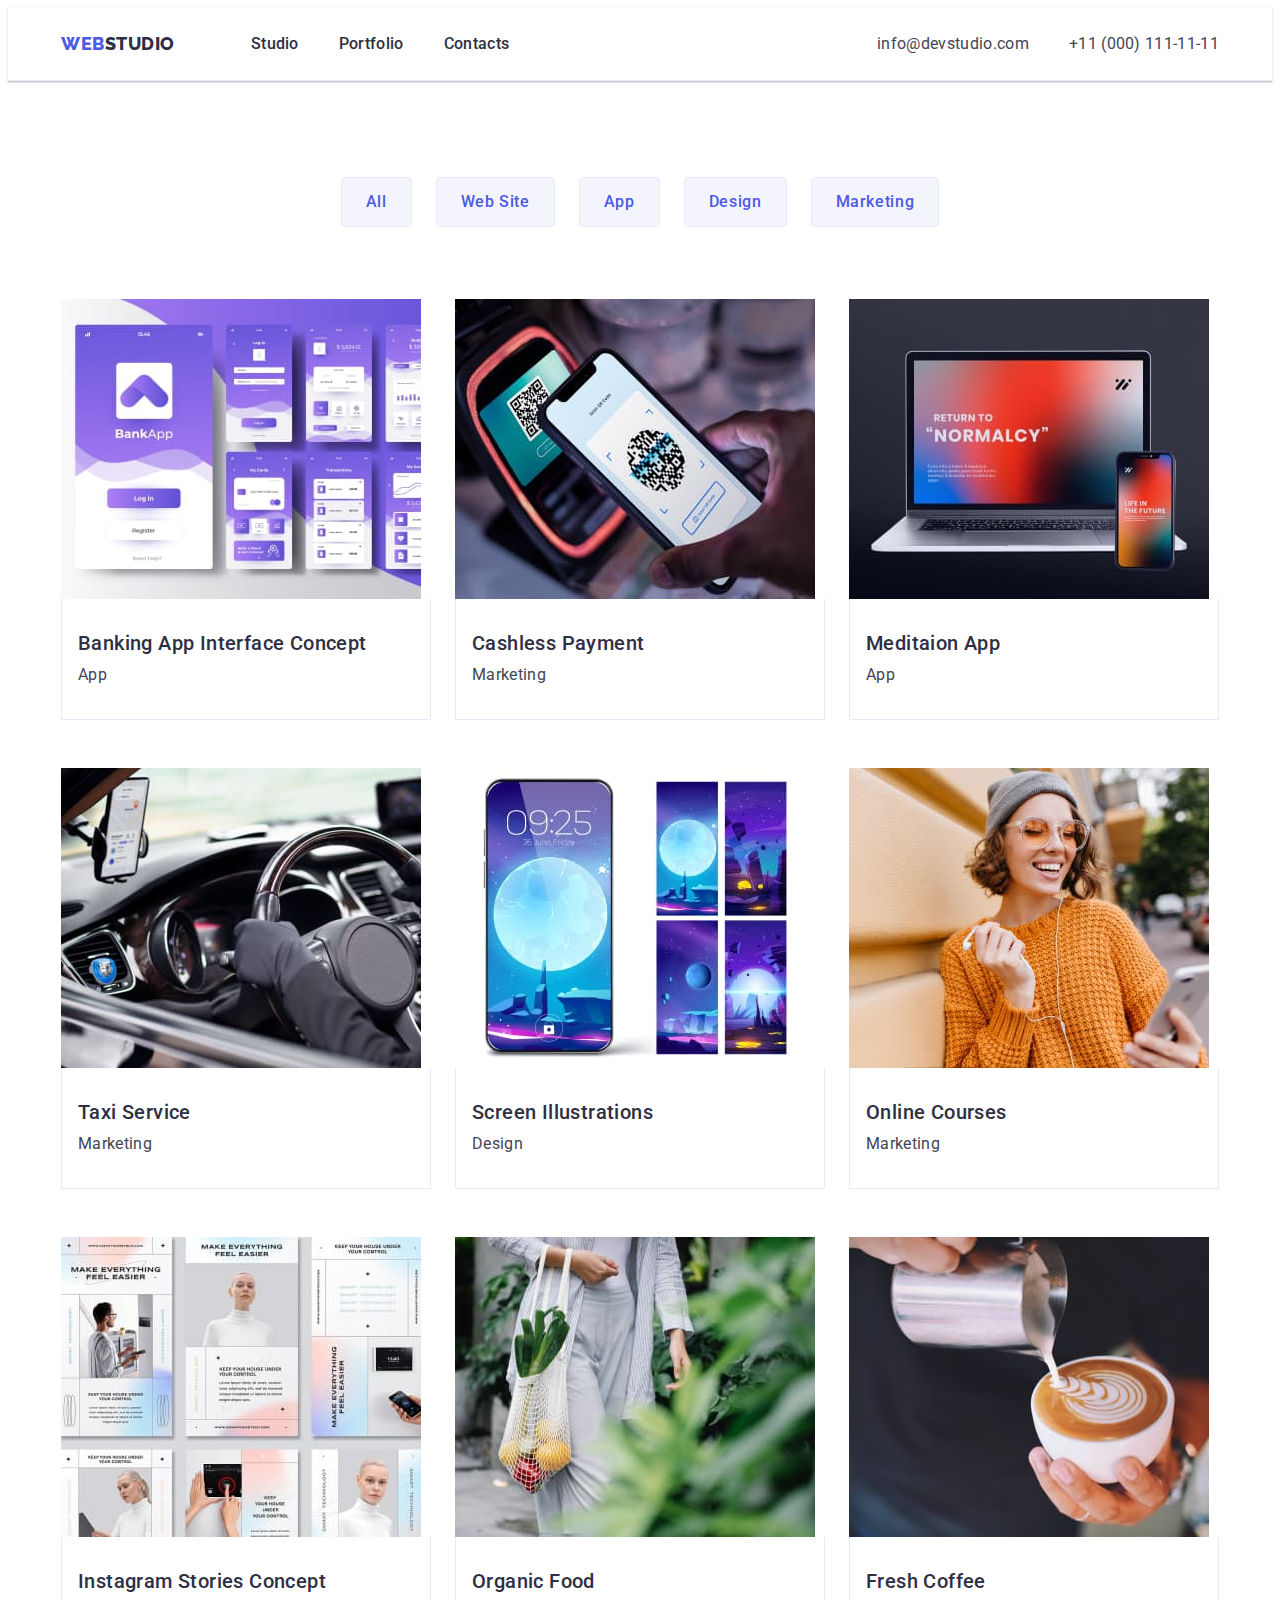
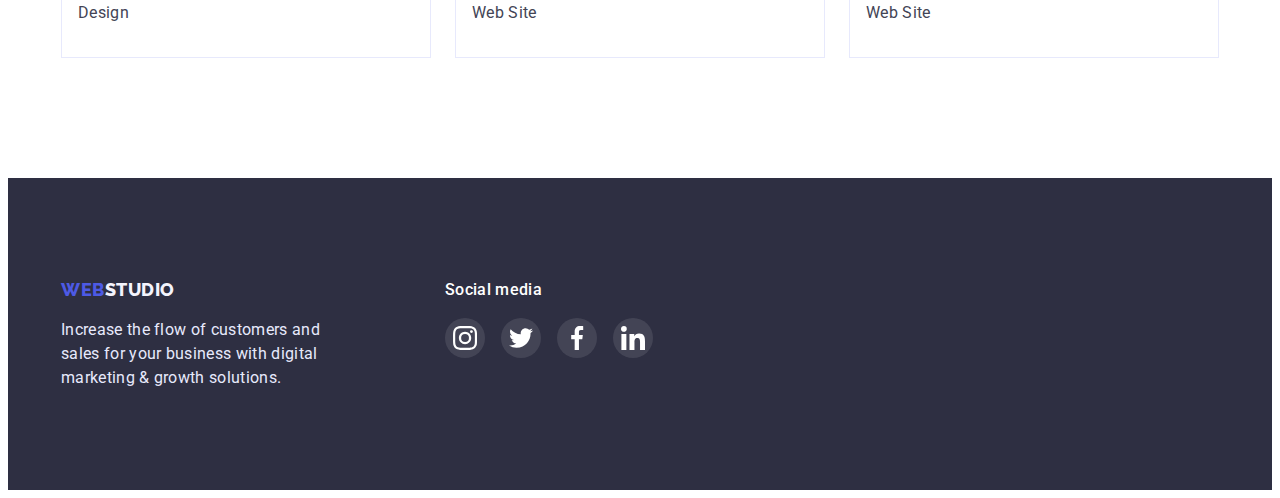
==== portfolio.html @ 2ea3407f "Initial commit" ====
<!DOCTYPE html>
<html lang="en">

<head>
    <meta charset="UTF-8">
    <meta http-equiv="X-UA-Compatible" content="IE=edge">
    <meta name="viewport" content="width=device-width, initial-scale=1.0">
    <title>Portfolio</title>

    <!--fonts-->
    <link rel="preconnect" href="https://fonts.googleapis.com">
    <link rel="preconnect" href="https://fonts.gstatic.com" crossorigin>
    <link
        href="https://fonts.googleapis.com/css2?family=Raleway:wght@800&family=Roboto:wght@400;500;700;900&display=swap"
        rel="stylesheet">
    <link rel="stylesheet" href="https://cdnjs.cloudflare.com/ajax/libs/modern-normalize/1.1.0/modern-normalize.min.css"
        integrity="sha512-wpPYUAdjBVSE4KJnH1VR1HeZfpl1ub8YT/NKx4PuQ5NmX2tKuGu6U/JRp5y+Y8XG2tV+wKQpNHVUX03MfMFn9Q=="
        crossorigin="anonymous" referrerpolicy="no-referrer" />
        <!--styles-->
    <link rel="stylesheet" href="./css/styles.css">


</head>

<body>
    <header class="header">
        <div class="container container-nav">
            <nav class="header-nav">
                <a class="logo-link" href="./index.html"> Web<span class="logo-span">Studio</span></a>
                <ul class="header-menu">
                    <li><a class="header-link" href="./index.html">Studio</a></li>
                    <li><a class="header-link" href="./portfolio.html">Portfolio</a></li>
                    <li><a class="header-link" href="">Contacts</a></li>
                </ul>
            </nav>
            <address>
                <ul class="header-menu">
                    <li><a class="address-link" href="mailto:info@devstudio.com">info@devstudio.com</a></li>
                    <li><a class="address-link" href="tel:+110001111111">+11 (000) 111-11-11</a></li>
                </ul>
            </address>
        </div>
    </header>

    <main>
        <section class="section-portfolio">
            <div class="container">
            <h1 class="visually-hidden">Portfolio work</h1>
<ul class="ul-button">
    <li><button class="portfolio-button" type="button">All</button></li>
    <li><button class="portfolio-button">Web Site</button></li>
    <li><button class="portfolio-button">App</button></li>
    <li><button class="portfolio-button">Design</button></li>
    <li><button class="portfolio-button">Marketing</button></li>
</ul>
<ul class="ul-portfolio-card">
    <li class="li-card">
        <a class="card" href="#">
        <img src="./images/portfolio1.jpg" alt="banking" width="360" height="300">
        <div class="project-branch">
        <h3 class="name-project">Banking App Interface Concept</h3>
            <p class="branch">App</p>
        </div>
        </a>
    </li>
<li class="li-card">
    <a class="card" href="#">
    <img class="img-portfolio" src="./images/portfolio2.jpg" alt="payment" width="360" height="300">
    <div class="project-branch">
    <h3 class="name-project">Cashless Payment</h3>
    <p class="branch">Marketing</p>
    </div>
    </a>
</li>
<li class="li-card">
    <a class="card" href="#">
    <img src="./images/portfolio3.jpg" alt="meditaion" width="360" height="300">
    <div class="project-branch">
    <h3 class="name-project">Meditaion App</h3>
    <p class="branch">App</p>
    </div>
    </a>
</li>
 <li class="li-card">
    <a class="card" href="#">
     <img src="./images/portfolio4.jpg" alt="taxi" width="360" height="300">
    <div class="project-branch">
    <h3 class="name-project">Taxi Service</h3>
    <p class="branch">Marketing</p>
    </div>
    </a>
</li>
<li class="li-card">
    <a class="card" href="#">
    <img src="./images/portfolio5.jpg" alt="screen" width="360" height="300">
    <div class="project-branch">
    <h3 class="name-project">Screen Illustrations</h3>
    <p class="branch">Design</p>
    </div>
    </a>
</li>
<li class="li-card">
    <a class="card" href="#">
    <img src="./images/portfolio6.jpg" alt="courses" width="360" height="300">
    <div class="project-branch">
    <h3 class="name-project">Online Courses</h3>
    <p class="branch">Marketing</p>
    </div>
    </a>
</li>
<li class="li-card">
    <a class="card" href="#">
     <img src="./images/portfolio7.jpg" alt="instastories" width="360" height="300">
    <div class="project-branch">
     <h3 class="name-project">Instagram Stories Concept</h3>
    <p class="branch">Design</p>
    </div>
    </a>
</li>
<li class="li-card">
    <a class="card" href="#">
    <img src="./images/portfolio8.jpg" alt="organic food" width="360" height="300">
    <div class="project-branch">
    <h3 class="name-project">Organic Food</h3>
    <p class="branch">Web Site</p>
    </div>
    </a>
 </li>
<li class="li-card">
    <a class="card" href="#">
    <img src="./images/portfolio9.jpg" alt="coffee" width="360" height="300">
    <div class="project-branch">
    <h3 class="name-project">Fresh Coffee</h3>
    <p class="branch">Web Site</p>
    </div>
    </a>
</li>
    </ul>
</div>
</section>

    </main>

<footer class="footer">
    <div class="container fotter-flex">
        <div class="">
            <a class="footer-logo-link" href="./index.html"> Web<span class="span-logo-footer">Studio</span></a>
            <p class="text-footer">Increase the flow of customers and sales for your business with digital marketing &
                growth solutions.</p>
        </div>
        <div class="foter-social">
            <p class="footer-socialtext">Social media</p>
            <ul class="footer-social-list">
                <li class="footer-social-item">
                    <a class="footer-social-link" href="#">
                        <svg class="footer-social-icon">
                            <use href="./images/icons.svg#icon-instagram"></use>
                        </svg>
                    </a>
                </li>
                <li class="footer-social-item">
                    <a class="footer-social-link" href="#">
                        <svg class="footer-social-icon">
                            <use href="./images/icons.svg#icon-twitter"></use>
                        </svg>
                    </a>
                </li>
                <li class="footer-social-item">
                    <a class="footer-social-link" href="#">
                        <svg class="footer-social-icon">
                            <use href="./images/icons.svg#icon-facebook"></use>
                        </svg>
                    </a>
                </li>
                <li class="footer-social-item">
                    <a class="footer-social-link" href="#">
                        <svg class="footer-social-icon">
                            <use href="./images/icons.svg#icon-linkedin"></use>
                        </svg>
                    </a>
                </li>
            </ul>
        </div>
    </div>

</footer>
</body>

</html>
---- css/styles.css ----
html {
box-sizing: border-box;
 }


 :root {
   --color-primary: #434455;
   --color-white: #ffffff;
   --color-navyblue: #2E2F42;
   --color-iris: #4D5AE5;
   --color-ocean: #404BBF;
   --color-cloud: #F4F4FD;
   --color-conflover: #E7E9FC;
   --color-lightslate: #8E8F99;
   --color-green: #31D0AA;

 }
 
 body{
    color: var(--color-primary);
    background-color: var(--color-white);
    font-family: 'Roboto', sans-serif;
    font-size: 16px;  
 }
 img {
   display: block;
   max-width: 100%;
   height: auto;
}
ul {
   list-style-type: none;
   padding: 0;
   margin: 0;
}
h1 h2 h3 h4 {
   margin: 0;
   padding: 0;
}
.container{
   width: 100%;
   max-width: 1158px;
   margin: 0 auto;
   padding-left: 15px;
   padding-right: 15px ;
}
.container-nav {
   display: flex;
   align-items: center;
   justify-content: space-around;
}
.header-nav {
   display: flex;
   align-items: center;
   flex-grow: 1;
} 
.header { 
   color: var(--color-navyblue);
   border-bottom: 1px solid var(--color-conflover);
   box-shadow: 0px 1px 6px 0px rgba(46, 47, 66, 0.08), 
               0px 1px 1px 0px rgba(46, 47, 66, 0.16), 
               0px 2px 1px 0px rgba(46, 47, 66, 0.08);
 }

.logo-link {
   display: block;
   margin-right: 76px;
   padding-top: 24px;
   padding-bottom: 24px;
   color: var(--color-iris);
   font-family: Raleway, sans-serif; 
   font-size: 18px;
   font-weight: 800;
   line-height: 1.33;
   letter-spacing: 0.03em;
   text-decoration: none;
   text-transform: uppercase;  
  }
.logo-link .logo-span:focus {
   color: var(--color-ocean);
}

.logo-span{
   color: var(--color-navyblue);
 }
 .header-menu {
   display: flex;
   gap: 40px;
   list-style-type: none;
   padding: 0;
   margin-top: 0;
   margin-bottom: 0;
 }
.header-link {
   display: block;
   padding-top: 24px;
   padding-bottom: 24px;
   color: var(--color-navyblue);
   font-weight: 500;
   line-height: 1.5;
   letter-spacing: 0.02em;   
   text-decoration: none;
 }
.header-link:hover, .header-link:focus {
   color: var(--color-ocean);
}

.address-link {
   display: block;
   padding-top: 24px;
   padding-bottom: 24px;
   color: var(--color-primary);
   line-height: 1.5;
   letter-spacing: 0.02em;
   text-decoration: none;
   font-style: normal;
    
 }
.address-link:hover, .address-link:focus {
   color: var(--color-ocean);
}

.section-one{
   padding-top: 188px;
   padding-bottom: 188px;
   background-color: var(--color-navyblue);
   text-align: center;
   max-width: 1440px;
   background-image: linear-gradient(rgba(46, 47, 66, 0.7), rgba(46, 47, 66, 0.7) ),
 url(../images/people-office\ 1\ \(1\).jpg);
   background-repeat: no-repeat;
   background-position: center;
   background-size: cover;
   margin: 0 auto;
}


.hero-title {
   margin: 0 auto;
   color: var(--color-white);
   font-size: 56px;
   font-weight: 700;
   line-height: 1.07;
   letter-spacing: 0.02em;
   max-width: 496px;
   text-align: center;
   
}


.button-main { 
   padding: 16px 32px;
   margin-top: 48px;
   border-radius: 4px;
   border: 0;
   min-width: 169px;
   
   color: var(--color-white);
   background-color: var(--color-iris);
   box-shadow: 0px 4px 4px 0px rgba(0, 0, 0, 0.15);
   font-family: 'Roboto', sans-serif;
   font-size: 16px;
   font-weight: 500;
   line-height: 1.5;
   letter-spacing: 0.04em;
   cursor: pointer;
}
.button-main:hover, .button-main:focus {
   background-color: var(--color-ocean);
   box-shadow: 0px 4px 4px 0px rgba(0, 0, 0, 0.15);
}

.section-two {
   padding: 120px 0;
}
.ul-section-two {
   display: flex;
   align-items: center;
   gap: 24px;
   list-style-type: none;
   padding: 0;
   margin: 0;
} 

.visually-hidden {
position: absolute;
   white-space: nowrap;
   width: 1px;
   height: 1px;
   overflow: hidden;
   border: 0;
   padding: 0;
   clip: rect(0 0 0 0);
   clip-path: inset(50%);
   margin: -1px;
}
.li-section-two {
 flex-basis: calc(100%/4);  
}
.box-icon-strategy {
   height: 112px;
background-color: var(--color-cloud);
border-radius: 4px;
margin-bottom: 8px;
display: flex;
   justify-content: center;
   align-items: center;
}
.icon-strategy {
   width: 64px;
   height: 64px;

}


.header-three {
margin-top: 0;
margin-bottom: 8px;

color: var(--color-navyblue);
font-size: 20px;
font-weight: 500;
line-height: 1.2;
letter-spacing: 0.02em;
}
.header-description {
   margin:0;
      font-size: 16px;
      line-height: 1.5;
      letter-spacing: 0.02em;
}
.section-three {
   padding-bottom: 120px;
}
.header-we-doing, .header-our-team, .header-customers {
   margin-top: 0;
   margin-bottom: 72px;
   
   color: var(--color-navyblue);
   font-size: 36px;
   font-weight: 700;
   line-height: 1.11;
   letter-spacing: 0.02em;
   text-align: center;
}

.section-four{
   padding-top: 120px;
   padding-bottom: 120px;
background-color: var(--color-cloud); 
}
.name-profesion {
   padding: 32px 16px;
}
.name {
   margin: 0;
   color: var(--color-navyblue);
      font-size: 20px;
      font-weight: 500;
      line-height: 1.2;
      letter-spacing: 0.02em;
      text-align: center;

}
.profesion{
   margin-top: 8px;
   margin-bottom: 0;
   color: var(--color-primary);
   line-height: 1.5;
   letter-spacing: 0.02em;
   text-align: center;
}

.desctibe-team {
   background-color: var(--color-white);
   margin: 0;
   border-radius: 0 0 4px 4px;
   box-shadow: 0px 2px 1px 0px rgba(46, 47, 66, 0.08), 
   0px 1px 1px 0px rgba(46, 47, 66, 0.16), 
   0px 1px 6px 0px rgba(46, 47, 66, 0.08);
}
.footer {
   padding-top: 100px ;
   padding-bottom: 100px;
   background-color: var(--color-navyblue);
}
.footer-logo-link {
   display: block;
   padding-top: 0;
   padding-bottom: 0;
   color: var(--color-iris);
   font-family: Raleway, sans-serif;
   font-size: 18px;
   font-weight: 800;
   line-height: 1.33;
   letter-spacing: 0.03em;
   text-decoration: none;
   text-transform: uppercase;
}
.span-logo-footer {
   color: var(--color-cloud);
}
.text-footer { 
margin-bottom: 0;
margin-top: 16px;
width: 264px;

   color: var(--color-conflover);
   font-size: 16px;
   line-height: 1.5;
   letter-spacing: 0.02em;
}

/*портфоліо*/
.section-portfolio {
   padding-top: 96px;
   padding-bottom: 120px;
}
.ul-button {
   display: flex;
   align-items: center;
   gap:24px;
   justify-content: center;
   list-style-type: none;
   padding: 0;
   margin: 0 0 72px 0;
}
.card {
   display: block;
   text-decoration: none;
}
.card:hover, .card:focus {
   box-shadow: 0px 2px 1px 0px rgba(46, 47, 66, 0.08),
      0px 1px 1px 0px rgba(46, 47, 66, 0.16),
      0px 1px 6px 0px rgba(46, 47, 66, 0.08);
}
.portfolio-button {
   padding: 12px 24px ;
   color: var(--color-iris);
   background-color: var(--color-cloud); 
      font-family: Roboto, sans-serif;
      font-size: 16px;
      font-weight: 500;
      line-height: 1.5;
      letter-spacing: 0.04em;
      cursor: pointer;
      border: 1px solid var(--color-conflover);
      border-radius: 4px;
}
.portfolio-button:hover, .portfolio-button:focus{
   color: var(--color-white);
   background-color: var(--color-ocean);
   border-color: transparent;
   box-shadow: 0px 2px 2px 0px rgba(0, 0, 0, 0.12),
               0px 2px 1px 0px rgba(0, 0, 0, 0.08), 
               0px 3px 1px 0px rgba(0, 0, 0, 0.1);
}
.ul-portfolio-card {
   display: flex;
   flex-wrap: wrap;
   row-gap: 48px;
   column-gap: 24px;
   align-items: center;
  
   padding: 0;
   margin: 0;
}
.project-branch {
   padding: 32px 16px;
   border-left: 1px solid var(--color-conflover);
   border-bottom: 1px solid var(--color-conflover);
   border-right: 1px solid var(--color-conflover);
}
.li-card {
flex-basis: calc((100% - 2*24px) / 3);
margin:0;
padding: 0;
list-style-type: none;
}
.img-portfolio {
   /*outline:  1px solid tomato;*/
}

.name-project{
   margin: 0;
   padding: 0;
   color: var(--color-navyblue);
   font-size: 20px;
   font-weight: 500;
   line-height: 1.2;
   letter-spacing: 0.02em;
}
.branch {
   margin: 8px 0 0 0 ;
   padding: 0;
   color: var(--color-primary);
   line-height: 1.5;
   letter-spacing: 0.02em;
}
/*icons*/
.social-list {
   display: flex;
   gap: 24px;
   justify-content: center;
   margin-top: 8px;
}
.social-item {
   width: 40px;
   height: 40px;
}
.social-link {
   display: flex;
   align-items: center;
   justify-content: center;
   width: 100%;
   height: 100% ;
   fill: var(--color-white);
   border-radius: 50%;
   background-color: var(--color-iris);
}
.social-icon {
   width: 16px;
   height: 16px;
   
}
.social-link:hover, .social-link:focus { 
  background-color: var(--color-ocean);
}
/*customers section*/
.section-five {
   padding-top: 130px;
   padding-bottom: 120px;
}
.customers-list {
   display: flex;
   gap: 24px;
   justify-content: center;
}
/*.customers-item {}*/

.customers-link:hover, .customers-link:focus {
  border-color: var(--color-ocean);
fill: var(--color-ocean);
}
.customers-image:hover {
   fill: var(--color-ocean);
}

.customers-link {
   display: flex;
   align-items: center;
   width: 100%;
   height: 100%;
   padding: 16px 32px;
   border: 1px solid var(--color-lightslate);
   border-radius: 4%;
   fill: var(--color-lightslate);
}
.customers-image {
   width: 104px;
   height: 56px;
}
.footer-socialtext{
   font-size: 16px;
   font-weight: 500;
   line-height: 1.5;
   letter-spacing: 0.02em;
   color: var(--color-white);
   text-align: left;
   margin-top: 0;
   margin-bottom: 16px;
}
/*footer social*/
.footer-social-list {
   display: flex;
   gap: 16px;
   justify-content: left;
   margin-top: 8px;
}

.footer-social-item {
   width: 40px;
   height: 40px;
}

.footer-social-link {
   display: flex;
   align-items: center;
   justify-content: center;
   width: 100%;
   height: 100%;
   fill: var(--color-white) ;
   border-radius: 50%;
   background-color: rgba(255, 255, 255, 0.1);
}

.footer-social-icon {
   width: 24px;
   height: 24px;

}

.footer-social-link:hover, .footer-social-link:focus {
   background-color: var(--color-green);
}
.footer-social{
   display: block;
   width: 208px;
   height: 80px;
}
.fotter-flex {
   display: flex;
   gap: 120px;
}
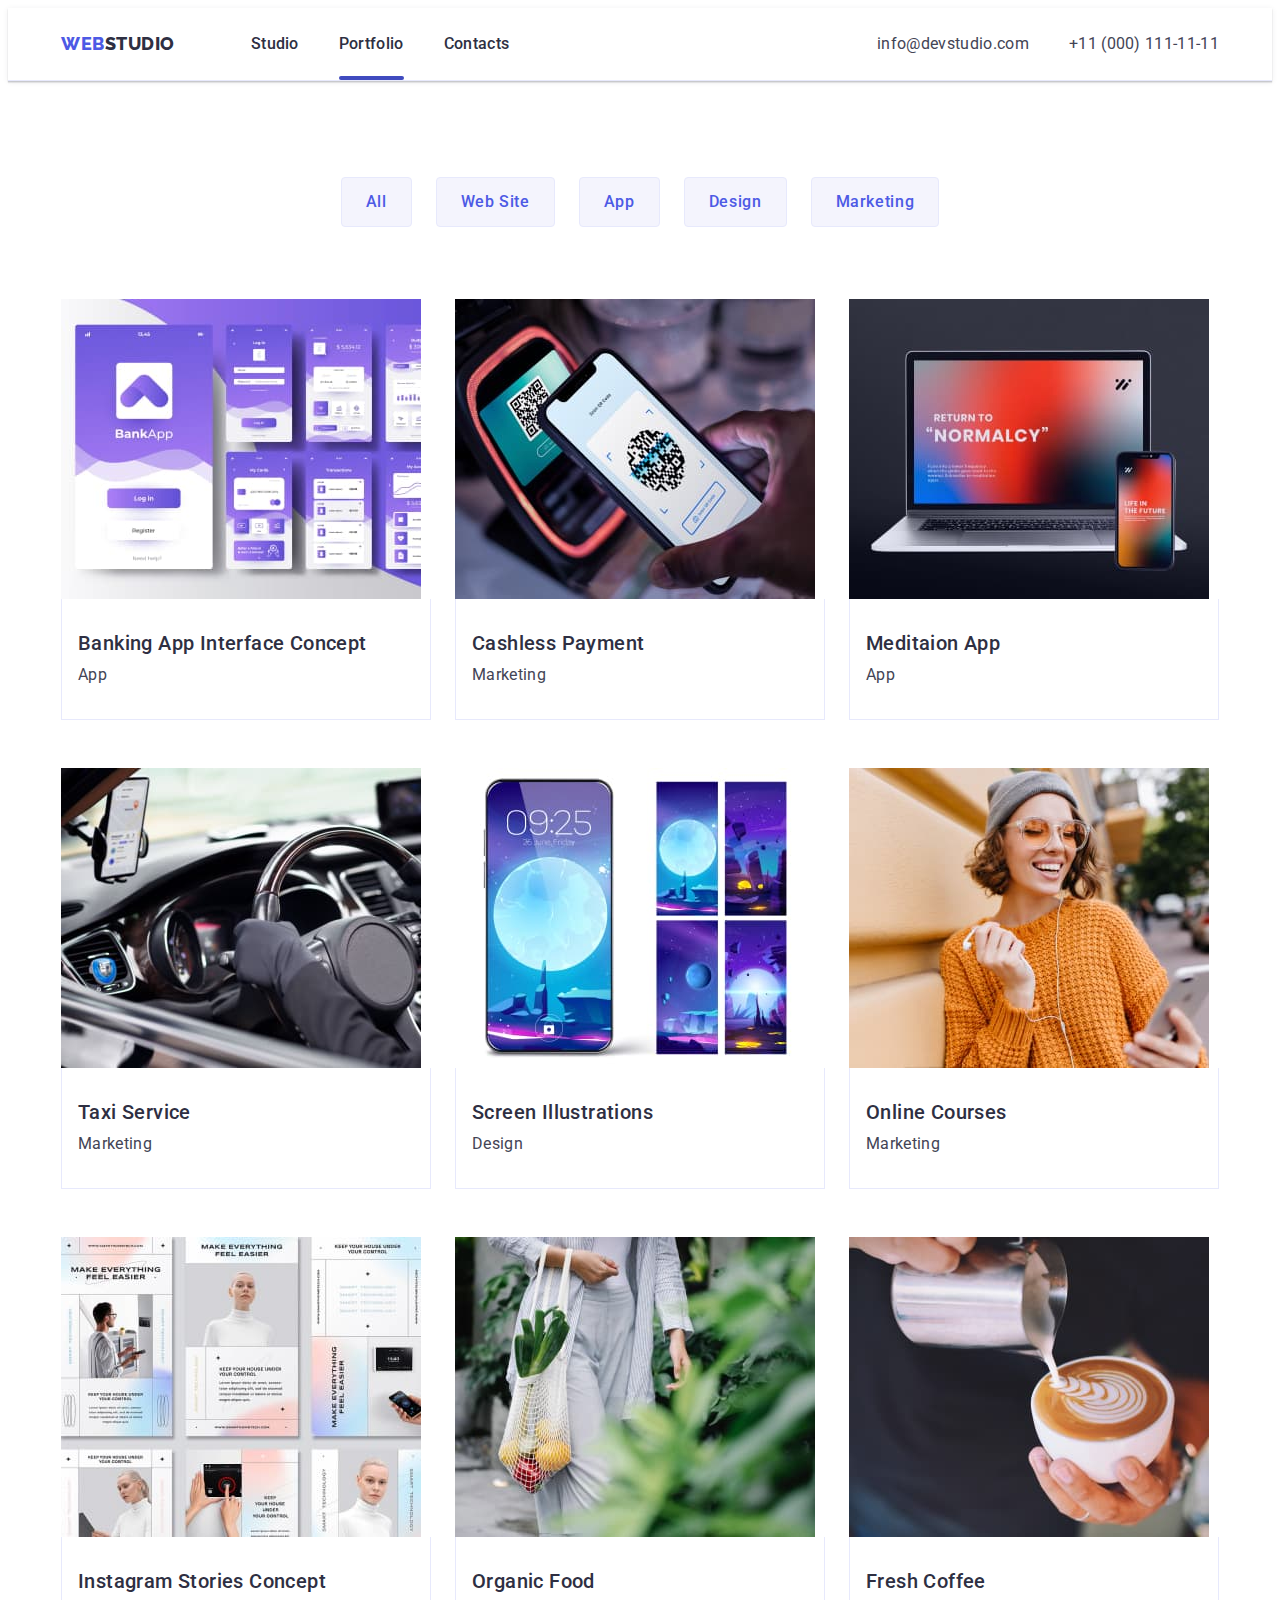
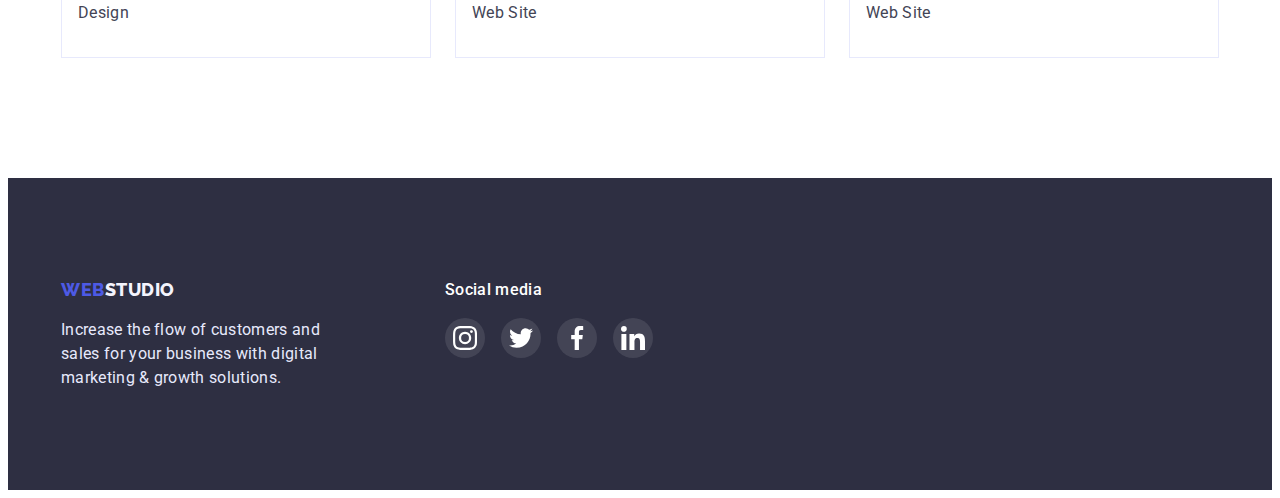
==== commit db2776ed: "apdate" ====
--- a/portfolio.html
+++ b/portfolio.html
@@ -28,8 +28,8 @@
             <nav class="header-nav">
                 <a class="logo-link" href="./index.html"> Web<span class="logo-span">Studio</span></a>
                 <ul class="header-menu">
-                    <li><a class="header-link" href="./index.html">Studio</a></li>
-                    <li><a class="header-link" href="./portfolio.html">Portfolio</a></li>
+                    <li><a class="header-link " href="./index.html">Studio</a></li>
+                    <li><a class="header-link curent" href="./portfolio.html">Portfolio</a></li>
                     <li><a class="header-link" href="">Contacts</a></li>
                 </ul>
             </nav>
@@ -56,7 +56,14 @@
 <ul class="ul-portfolio-card">
     <li class="li-card">
         <a class="card" href="#">
-        <img src="./images/portfolio1.jpg" alt="banking" width="360" height="300">
+            <div class="img-portfolio">
+        <img src="./images/portfolio1.jpg" alt="banking"  > <!--width="360" height="300"-->
+        
+        <div class="card-descrirtion"> 
+<p class="card-text">14 Stylish and User-Friendly App Design Concepts · Task Manager App · Calorie Tracker App · Exotic Fruit Ecommerce App ·
+Cloud Storage App</p>
+        </div>
+        </div>
         <div class="project-branch">
         <h3 class="name-project">Banking App Interface Concept</h3>
             <p class="branch">App</p>
@@ -65,7 +72,14 @@
     </li>
 <li class="li-card">
     <a class="card" href="#">
-    <img class="img-portfolio" src="./images/portfolio2.jpg" alt="payment" width="360" height="300">
+        <div class="img-portfolio">
+            <img class="img-portfolio" src="./images/portfolio2.jpg" alt="payment" width="360" height="300"> 
+            <div class="card-descrirtion">
+                <p class="card-text">14 Stylish and User-Friendly App Design Concepts · Task Manager App · Calorie Tracker App · Exotic
+                    Fruit Ecommerce App ·
+                    Cloud Storage App</p>
+            </div>
+        </div>
     <div class="project-branch">
     <h3 class="name-project">Cashless Payment</h3>
     <p class="branch">Marketing</p>
@@ -74,8 +88,15 @@
 </li>
 <li class="li-card">
     <a class="card" href="#">
-    <img src="./images/portfolio3.jpg" alt="meditaion" width="360" height="300">
-    <div class="project-branch">
+    <div class="img-portfolio">
+        <img src="./images/portfolio3.jpg" alt="meditaion" width="360" height="300">
+    <div class="card-descrirtion">
+        <p class="card-text">14 Stylish and User-Friendly App Design Concepts · Task Manager App · Calorie Tracker App · Exotic
+            Fruit Ecommerce App ·
+            Cloud Storage App</p>
+    </div>
+    </div>
+        <div class="project-branch">
     <h3 class="name-project">Meditaion App</h3>
     <p class="branch">App</p>
     </div>
@@ -83,7 +104,14 @@
 </li>
  <li class="li-card">
     <a class="card" href="#">
-     <img src="./images/portfolio4.jpg" alt="taxi" width="360" height="300">
+        <div class="img-portfolio">
+    <img src="./images/portfolio4.jpg" alt="taxi" width="360" height="300">
+    <div class="card-descrirtion">
+        <p class="card-text">14 Stylish and User-Friendly App Design Concepts · Task Manager App · Calorie Tracker App · Exotic
+            Fruit Ecommerce App ·
+            Cloud Storage App</p>
+    </div>
+    </div>
     <div class="project-branch">
     <h3 class="name-project">Taxi Service</h3>
     <p class="branch">Marketing</p>
@@ -92,8 +120,15 @@
 </li>
 <li class="li-card">
     <a class="card" href="#">
-    <img src="./images/portfolio5.jpg" alt="screen" width="360" height="300">
-    <div class="project-branch">
+    <div class="img-portfolio">
+        <img src="./images/portfolio5.jpg" alt="screen" width="360" height="300">
+    <div class="card-descrirtion">
+        <p class="card-text">14 Stylish and User-Friendly App Design Concepts · Task Manager App · Calorie Tracker App · Exotic
+            Fruit Ecommerce App ·
+            Cloud Storage App</p>
+    </div>
+    </div>
+        <div class="project-branch">
     <h3 class="name-project">Screen Illustrations</h3>
     <p class="branch">Design</p>
     </div>
@@ -101,7 +136,14 @@
 </li>
 <li class="li-card">
     <a class="card" href="#">
+        <div class="img-portfolio">
     <img src="./images/portfolio6.jpg" alt="courses" width="360" height="300">
+    <div class="card-descrirtion">
+        <p class="card-text">14 Stylish and User-Friendly App Design Concepts · Task Manager App · Calorie Tracker App · Exotic
+            Fruit Ecommerce App ·
+            Cloud Storage App</p>
+    </div>
+    </div>
     <div class="project-branch">
     <h3 class="name-project">Online Courses</h3>
     <p class="branch">Marketing</p>
@@ -110,8 +152,15 @@
 </li>
 <li class="li-card">
     <a class="card" href="#">
+        <div class="img-portfolio">
      <img src="./images/portfolio7.jpg" alt="instastories" width="360" height="300">
-    <div class="project-branch">
+    <div class="card-descrirtion">
+        <p class="card-text">14 Stylish and User-Friendly App Design Concepts · Task Manager App · Calorie Tracker App · Exotic
+            Fruit Ecommerce App ·
+            Cloud Storage App</p>
+    </div>
+    </div>
+     <div class="project-branch">
      <h3 class="name-project">Instagram Stories Concept</h3>
     <p class="branch">Design</p>
     </div>
@@ -119,8 +168,15 @@
 </li>
 <li class="li-card">
     <a class="card" href="#">
-    <img src="./images/portfolio8.jpg" alt="organic food" width="360" height="300">
-    <div class="project-branch">
+    <div class="img-portfolio">
+        <img src="./images/portfolio8.jpg" alt="organic food" width="360" height="300">
+    <div class="card-descrirtion">
+        <p class="card-text">14 Stylish and User-Friendly App Design Concepts · Task Manager App · Calorie Tracker App · Exotic
+            Fruit Ecommerce App ·
+            Cloud Storage App</p>
+    </div>
+    </div>
+        <div class="project-branch">
     <h3 class="name-project">Organic Food</h3>
     <p class="branch">Web Site</p>
     </div>
@@ -128,7 +184,14 @@
  </li>
 <li class="li-card">
     <a class="card" href="#">
+        <div class="img-portfolio">
     <img src="./images/portfolio9.jpg" alt="coffee" width="360" height="300">
+    <div class="card-descrirtion">
+        <p class="card-text">14 Stylish and User-Friendly App Design Concepts · Task Manager App · Calorie Tracker App · Exotic
+            Fruit Ecommerce App ·
+            Cloud Storage App</p>
+    </div>
+    </div>
     <div class="project-branch">
     <h3 class="name-project">Fresh Coffee</h3>
     <p class="branch">Web Site</p>
--- a/css/styles.css
+++ b/css/styles.css
@@ -13,6 +13,7 @@
    --color-conflover: #E7E9FC;
    --color-lightslate: #8E8F99;
    --color-green: #31D0AA;
+   --color-modalwindow:#FCFCFC;
 
  }
  
@@ -77,12 +78,20 @@
   }
 .logo-link .logo-span:focus {
    color: var(--color-ocean);
-}
+   transition-duration: 250ms;
+   transition-timing-function: cubic-bezier(0.4, 0, 0.2, 1);
+}
+/*.logo-link .logo-span:hover {
+   color: var(--color-ocean);
+   transition-duration: 250ms;
+   transition-timing-function: cubic-bezier(0.4, 0, 0.2, 1);
+}*/
 
 .logo-span{
    color: var(--color-navyblue);
  }
- .header-menu {
+ .header-menu { 
+   
    display: flex;
    gap: 40px;
    list-style-type: none;
@@ -91,6 +100,7 @@
    margin-bottom: 0;
  }
 .header-link {
+   position: relative;
    display: block;
    padding-top: 24px;
    padding-bottom: 24px;
@@ -99,9 +109,26 @@
    line-height: 1.5;
    letter-spacing: 0.02em;   
    text-decoration: none;
- }
+}
+.header-link.curent::after {
+   position: absolute;
+content: '';
+display: block;
+width: 100%;
+height: 4px;
+left: 0;
+bottom: 0;
+border-radius: 2px;
+background-color: var(--color-ocean);
+}
+.curent {
+
+}
+
 .header-link:hover, .header-link:focus {
    color: var(--color-ocean);
+   transition-duration: 250ms;
+   transition-timing-function:cubic-bezier(0.4, 0, 0.2, 1)
 }
 
 .address-link {
@@ -117,6 +144,8 @@
  }
 .address-link:hover, .address-link:focus {
    color: var(--color-ocean);
+   transition-duration: 250ms;
+   transition-timing-function:cubic-bezier(0.4, 0, 0.2, 1)
 }
 
 .section-one{
@@ -143,7 +172,6 @@
    letter-spacing: 0.02em;
    max-width: 496px;
    text-align: center;
-   
 }
 
 
@@ -167,6 +195,8 @@
 .button-main:hover, .button-main:focus {
    background-color: var(--color-ocean);
    box-shadow: 0px 4px 4px 0px rgba(0, 0, 0, 0.15);
+   transition-duration: 250ms;
+   transition-timing-function: cubic-bezier(0.4, 0, 0.2, 1);
 }
 
 .section-two {
@@ -215,7 +245,6 @@
 .header-three {
 margin-top: 0;
 margin-bottom: 8px;
-
 color: var(--color-navyblue);
 font-size: 20px;
 font-weight: 500;
@@ -224,9 +253,9 @@
 }
 .header-description {
    margin:0;
-      font-size: 16px;
-      line-height: 1.5;
-      letter-spacing: 0.02em;
+   font-size: 16px;
+   line-height: 1.5;      
+   letter-spacing: 0.02em;
 }
 .section-three {
    padding-bottom: 120px;
@@ -234,7 +263,6 @@
 .header-we-doing, .header-our-team, .header-customers {
    margin-top: 0;
    margin-bottom: 72px;
-   
    color: var(--color-navyblue);
    font-size: 36px;
    font-weight: 700;
@@ -246,7 +274,7 @@
 .section-four{
    padding-top: 120px;
    padding-bottom: 120px;
-background-color: var(--color-cloud); 
+   background-color: var(--color-cloud); 
 }
 .name-profesion {
    padding: 32px 16px;
@@ -254,11 +282,11 @@
 .name {
    margin: 0;
    color: var(--color-navyblue);
-      font-size: 20px;
-      font-weight: 500;
-      line-height: 1.2;
-      letter-spacing: 0.02em;
-      text-align: center;
+   font-size: 20px;
+   font-weight: 500;
+   line-height: 1.2;
+   letter-spacing: 0.02em;
+   text-align: center;
 
 }
 .profesion{
@@ -303,11 +331,10 @@
 margin-bottom: 0;
 margin-top: 16px;
 width: 264px;
-
-   color: var(--color-conflover);
-   font-size: 16px;
-   line-height: 1.5;
-   letter-spacing: 0.02em;
+color: var(--color-conflover);
+font-size: 16px;
+line-height: 1.5;
+letter-spacing: 0.02em;
 }
 
 /*портфоліо*/
@@ -329,10 +356,12 @@
    text-decoration: none;
 }
 .card:hover, .card:focus {
-   box-shadow: 0px 2px 1px 0px rgba(46, 47, 66, 0.08),
+box-shadow: 0px 2px 1px 0px rgba(46, 47, 66, 0.08),
       0px 1px 1px 0px rgba(46, 47, 66, 0.16),
       0px 1px 6px 0px rgba(46, 47, 66, 0.08);
-}
+transition-duration: 250ms;
+transition-timing-function: cubic-bezier(0.4, 0, 0.2, 1);
+   }
 .portfolio-button {
    padding: 12px 24px ;
    color: var(--color-iris);
@@ -353,14 +382,47 @@
    box-shadow: 0px 2px 2px 0px rgba(0, 0, 0, 0.12),
                0px 2px 1px 0px rgba(0, 0, 0, 0.08), 
                0px 3px 1px 0px rgba(0, 0, 0, 0.1);
-}
+   transition-duration: 250ms;
+   transition-timing-function: cubic-bezier(0.4, 0, 0.2, 1);
+            }
 .ul-portfolio-card {
    display: flex;
    flex-wrap: wrap;
    row-gap: 48px;
    column-gap: 24px;
    align-items: center;
-  
+   padding: 0;
+   margin: 0;
+}
+.img-portfolio {
+   display: block;
+   position: relative;
+   width: 360px;
+   height: 300px;
+   transform: translateY(0);
+   overflow: hidden;
+}
+.card:hover, .card:focus .card-descrirtion {
+transform: translateY(0);
+}
+.card-descrirtion {
+position: absolute;
+top: 0;
+left: 0;
+width: 100%;
+height: 100%;
+padding: 40px 32px;
+background-color: var(--color-iris);
+color: var(--color-cloud);
+   font-size: 16px;
+   line-height: 1.5;
+   letter-spacing: 0.02em;
+   text-align: left;
+transform: translateY(100%);
+transition: transform 250ms;
+/*opacity: 0.8;*/
+}
+.card-text {
    padding: 0;
    margin: 0;
 }
@@ -376,9 +438,7 @@
 padding: 0;
 list-style-type: none;
 }
-.img-portfolio {
-   /*outline:  1px solid tomato;*/
-}
+
 
 .name-project{
    margin: 0;
@@ -424,6 +484,8 @@
 }
 .social-link:hover, .social-link:focus { 
   background-color: var(--color-ocean);
+   transition-duration: 250ms;
+   transition-timing-function: cubic-bezier(0.4, 0, 0.2, 1);
 }
 /*customers section*/
 .section-five {
@@ -438,11 +500,15 @@
 /*.customers-item {}*/
 
 .customers-link:hover, .customers-link:focus {
-  border-color: var(--color-ocean);
-fill: var(--color-ocean);
+   border-color: var(--color-ocean);
+   fill: var(--color-ocean);
+   transition-duration: 250ms;
+   transition-timing-function: cubic-bezier(0.4, 0, 0.2, 1);
 }
 .customers-image:hover {
    fill: var(--color-ocean);
+   transition-duration: 250ms;
+   transition-timing-function: cubic-bezier(0.4, 0, 0.2, 1);
 }
 
 .customers-link {
@@ -454,6 +520,8 @@
    border: 1px solid var(--color-lightslate);
    border-radius: 4%;
    fill: var(--color-lightslate);
+   transition-duration: 250ms;
+   transition-timing-function: cubic-bezier(0.4, 0, 0.2, 1);
 }
 .customers-image {
    width: 104px;
@@ -501,6 +569,8 @@
 
 .footer-social-link:hover, .footer-social-link:focus {
    background-color: var(--color-green);
+   transition-duration: 250ms;
+   transition-timing-function: cubic-bezier(0.4, 0, 0.2, 1);
 }
 .footer-social{
    display: block;
@@ -510,4 +580,53 @@
 .fotter-flex {
    display: flex;
    gap: 120px;
+}
+/* modal window*/
+.backdrop {
+   position: fixed;
+   padding-top: 88px;
+   top: 0;
+   left: 0;
+   width: 100%;
+   height: 100%;
+   background-color: rgba(46, 47, 66, 0.4);
+   display: flex;
+   justify-content: center;
+   align-items: center;
+   transition: opacity 500ms, visibility 500ms;
+     
+}
+.modal {
+position: relative;
+width: 100%;
+height: 100%;
+max-width: 408px;
+max-height: 576px;
+transform: scale(1);
+transition: transform 500ms;
+background-color: var(--color-modalwindow);
+box-shadow: 0px 2px 1px 0px #00000033, 0px 1px 3px 0px #0000001F, 0px 1px 1px 0px #00000024;
+border-radius: 4px;
+}
+.modal-close{
+position: absolute;
+top: 24px;
+right: 24px;
+border: 1px solid #0000001A;
+background-color: var(--color-conflover);
+border-radius: 50%;
+min-width: 24px;
+min-height: 24px;
+}
+.backdrop.is-hidden { 
+   opacity: 0;
+   visibility: hidden;
+   pointer-events: none;
+}
+.backdrop.is-hidden .modal{
+   transform: scale(0);
+}
+.icon-close {
+   width: 8px;
+   height: 8px;
 }